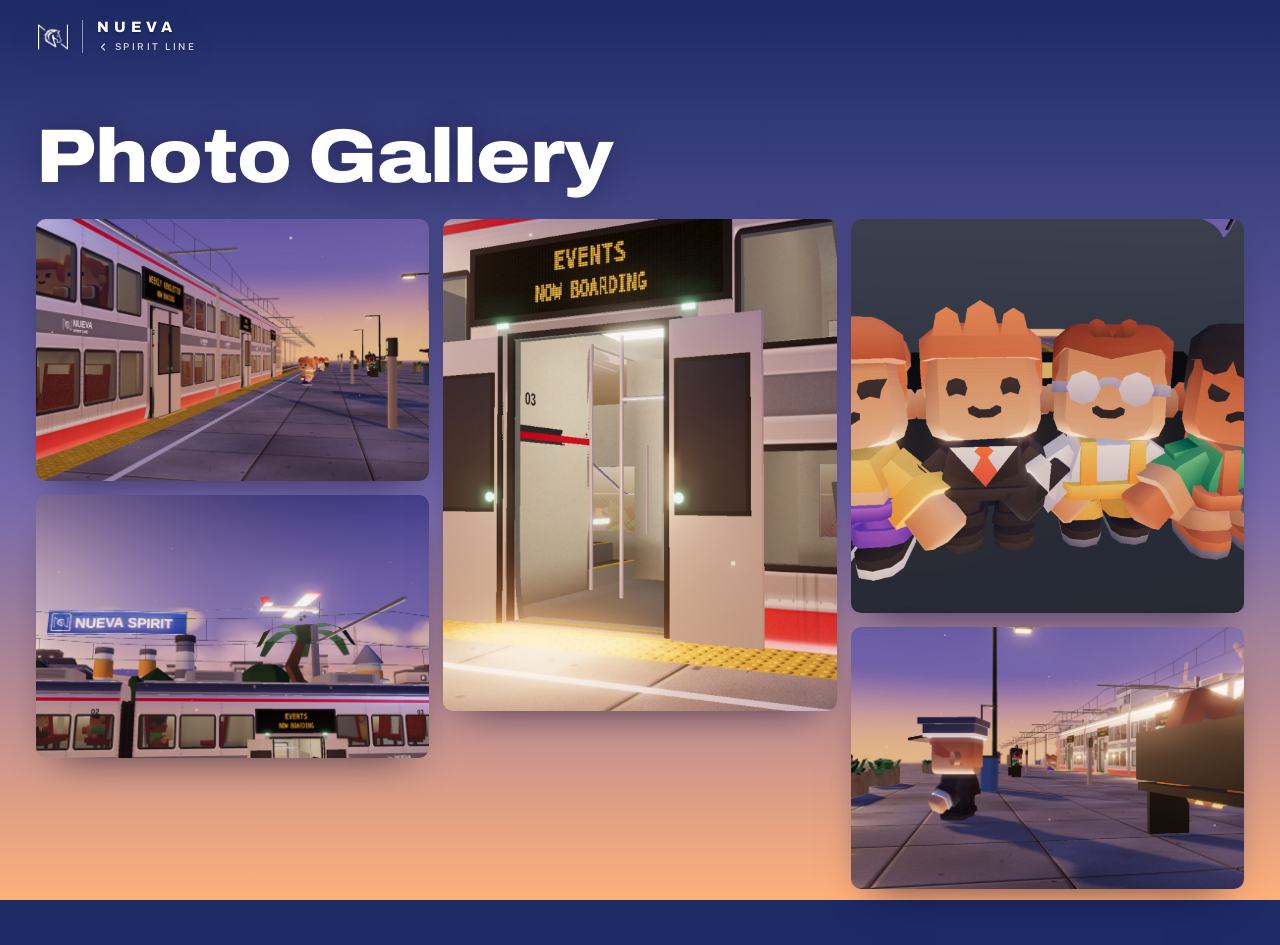
==== gallery/index.html @ d5fb7f17 "A photo gallery on car 1; the Weekly Newsletter and Events cars become scenes inside the train; the " ====
<!doctype html>
<html lang="en">
<head>
<meta charset="utf-8">
<meta name="viewport" content="width=device-width,initial-scale=1,viewport-fit=cover">
<title>Photo Gallery · Nueva Spirit</title>
<meta name="description" content="Photos from Nueva spirit events.">
<meta name="theme-color" content="#1c2a66">
<meta property="og:title" content="Photo Gallery · Nueva Spirit">
<meta property="og:description" content="Photos from Nueva spirit events.">
<meta property="og:image" content="/share.png">
<link rel="icon" type="image/png" href="/favicon-64.png">
<link rel="apple-touch-icon" href="/apple-touch-icon.png">
<link rel="preconnect" href="https://fonts.googleapis.com">
<link rel="preconnect" href="https://fonts.gstatic.com" crossorigin>
<link rel="stylesheet" href="https://fonts.googleapis.com/css2?family=Archivo:wdth,wght@62..125,400..900&family=Public+Sans:wght@400;500;600;700&display=swap">
<style>
/* The gallery car: the evening sky behind, the photos as prints on it, a lightbox to look through them.
   Same palette and signage as the platform; you arrive through the warm light of the train door. */
:root{
  --sky-top:#1c2a66; --sky-mid:#7468ab; --sky-low:#ffb07a;
  --paper:#f6f0e5; --ink:#16181f; --muted:#5b5e68; --red:#c9272c; --navy:#132047; --amber:#ffad1f;
  --display:'Archivo','Arial Narrow',system-ui,sans-serif;
  --body:'Public Sans',ui-sans-serif,system-ui,-apple-system,'Segoe UI',sans-serif;
  --ease:cubic-bezier(.16,1,.3,1);
  --logo:url("/assets/logo.png");
  --gut:clamp(16px,3vw,36px);
  color-scheme:light;
}
*{box-sizing:border-box}
html{background:var(--sky-top)}
body{margin:0;min-height:100vh;background:linear-gradient(180deg,var(--sky-top) 0%,var(--sky-mid) 55%,var(--sky-low) 100%) fixed;color:#fff;font-family:var(--body);font-size:16px;line-height:1.5;-webkit-font-smoothing:antialiased}
h1,p{margin:0}
button{font:inherit;color:inherit;background:none;border:0;padding:0;cursor:pointer}
:focus-visible{outline:3px solid var(--amber);outline-offset:3px;border-radius:6px}
.logo-img{display:block;background:currentColor;-webkit-mask:var(--logo) center/contain no-repeat;mask:var(--logo) center/contain no-repeat}
.sr-only{position:absolute;width:1px;height:1px;overflow:hidden;clip:rect(0 0 0 0);white-space:nowrap}

/* the warm light you came through the train door into */
#cover{position:fixed;inset:0;z-index:50;display:grid;place-items:center;background:radial-gradient(circle at 50% 50%,#fffaf0 0%,#ffe2b8 45%,#ffb07a 100%);transition:opacity .9s ease,visibility 0s linear .9s}
#cover.out{opacity:0;visibility:hidden;pointer-events:none}
#cover .logo-img{width:54px;height:54px;color:#a2471e}

/* the station sign, back to the platform */
.hud{display:flex;justify-content:space-between;align-items:flex-start;padding:calc(16px + env(safe-area-inset-top,0px)) var(--gut) 0}
.sign{display:flex;align-items:center;color:#fff;text-decoration:none;padding:4px 2px;filter:drop-shadow(0 1px 1px rgba(20,10,40,.4)) drop-shadow(0 4px 14px rgba(20,10,40,.35));transition:opacity .3s}
.sign:hover{opacity:.85}
.sign .in{display:flex;align-items:center;gap:14px}
.sign .logo-img{width:30px;height:30px;color:#fff}
.sign .in>span:last-child{display:flex;flex-direction:column;gap:6px;padding-left:14px;border-left:1px solid rgba(255,255,255,.5)}
.sign b{display:block;white-space:nowrap;font-family:var(--display);font-weight:800;font-size:15px;line-height:1;letter-spacing:.34em;text-transform:uppercase}
.sign .sub{display:flex;align-items:center;gap:6px;white-space:nowrap;font-size:9.5px;font-weight:600;letter-spacing:.26em;text-transform:uppercase;color:rgba(255,255,255,.8);line-height:1}
.sign .sub svg{width:12px;height:12px}

/* heading and album filters */
header.top{padding:clamp(28px,6vw,64px) var(--gut) 0;max-width:1480px;margin:0 auto}
h1{font-family:var(--display);font-weight:850;font-stretch:112%;font-size:clamp(38px,7vw,76px);line-height:.95;letter-spacing:-.01em;text-shadow:0 2px 30px rgba(20,10,40,.35)}
.albums{display:flex;flex-wrap:wrap;gap:8px;margin-top:22px}
.albums[hidden]{display:none}
.chip{padding:8px 15px;border-radius:999px;font-size:12px;font-weight:700;letter-spacing:.06em;text-transform:uppercase;color:#fff;background:rgba(255,255,255,.14);box-shadow:inset 0 0 0 1px rgba(255,255,255,.28);transition:background-color .25s,color .25s}
.chip:hover{background:rgba(255,255,255,.24)}
.chip[aria-pressed="true"]{background:#fff;color:var(--ink);box-shadow:0 8px 22px -12px rgba(20,10,40,.6)}
.chip i{font-style:normal;opacity:.55;margin-left:6px}

/* the photos: a masonry of prints */
main{max-width:1480px;margin:0 auto;padding:26px var(--gut) calc(56px + env(safe-area-inset-bottom,0px))}
.grid{columns:3 300px;column-gap:14px}
.ph{display:block;width:100%;margin:0 0 14px;break-inside:avoid;position:relative;border-radius:10px;overflow:hidden;background:rgba(255,255,255,.12);box-shadow:0 18px 40px -22px rgba(15,8,35,.75);opacity:0;transform:translateY(14px);transition:opacity .7s ease,transform .9s var(--ease)}
.ph.in{opacity:1;transform:none}
.ph[hidden]{display:none}
.ph img{display:block;width:100%;height:auto;transition:transform .8s var(--ease)}
.ph:hover img{transform:scale(1.03)}
.ph .cap{position:absolute;left:0;right:0;bottom:0;padding:34px 14px 12px;text-align:left;font-size:13px;font-weight:600;line-height:1.35;background:linear-gradient(180deg,transparent,rgba(12,10,26,.72));opacity:0;transform:translateY(6px);transition:opacity .35s ease,transform .5s var(--ease)}
.ph:hover .cap,.ph:focus-visible .cap{opacity:1;transform:none}
.empty{padding:60px 0;text-align:center;color:rgba(255,255,255,.8);font-weight:600}
@media (max-width:640px){
  .sign b{font-size:13px;letter-spacing:.28em}.sign .logo-img{width:26px;height:26px}.sign .in{gap:11px}.sign .in>span:last-child{padding-left:11px}
  .grid{columns:2;column-gap:8px}.ph{margin-bottom:8px;border-radius:8px}.ph .cap{display:none}
}

/* the lightbox */
.lb{position:fixed;inset:0;z-index:40;display:grid;grid-template-rows:1fr auto;background:rgba(9,8,22,.94);opacity:0;visibility:hidden;transition:opacity .35s ease,visibility 0s linear .35s;touch-action:none}
.lb.open{opacity:1;visibility:visible;transition:opacity .35s ease}
.lb-stage{position:relative;min-height:0;display:grid;place-items:center;overflow:hidden;padding:calc(58px + env(safe-area-inset-top,0px)) 76px 8px}
.lb-img{max-width:100%;max-height:calc(100vh - 150px - env(safe-area-inset-top,0px) - env(safe-area-inset-bottom,0px));max-height:calc(100dvh - 150px - env(safe-area-inset-top,0px) - env(safe-area-inset-bottom,0px));width:auto;height:auto;border-radius:6px;box-shadow:0 30px 80px -30px #000;transform-origin:0 0;user-select:none;-webkit-user-drag:none}
.lb-foot{display:flex;align-items:baseline;justify-content:center;gap:16px;padding:12px var(--gut) calc(18px + env(safe-area-inset-bottom,0px));text-align:center}
.lb-cap{font-size:15px;font-weight:600}
.lb-meta{font-size:11px;font-weight:700;letter-spacing:.16em;text-transform:uppercase;color:rgba(255,255,255,.6);white-space:nowrap}
.lb-btn{position:absolute;display:grid;place-items:center;width:46px;height:46px;border-radius:50%;background:rgba(255,255,255,.12);color:#fff;transition:background-color .25s}
.lb-btn:hover{background:rgba(255,255,255,.24)}
.lb-btn svg{width:20px;height:20px}
.lb-close{top:calc(12px + env(safe-area-inset-top,0px));right:var(--gut)}
.lb-prev{left:16px;top:50%;margin-top:-23px}
.lb-next{right:16px;top:50%;margin-top:-23px}
.lb-btn[disabled]{opacity:0;pointer-events:none}
@media (max-width:640px){
  .lb-stage{padding:calc(64px + env(safe-area-inset-top,0px)) 10px 6px}
  .lb-img{max-height:calc(100vh - 200px);max-height:calc(100dvh - 200px - env(safe-area-inset-top,0px) - env(safe-area-inset-bottom,0px))}
  .lb-prev,.lb-next{display:none}
  .lb-foot{flex-direction:column;align-items:center;gap:4px}
}
@media (prefers-reduced-motion:reduce){.ph,.ph img,.lb,.lb-img{transition:none!important}}
</style>
</head>
<body>
<div id="cover" aria-hidden="true"><span class="logo-img"></span></div>
<div class="hud">
  <a class="sign" href="/" aria-label="Back to the platform"><span class="in"><span class="logo-img" aria-hidden="true"></span><span><b>Nueva</b><span class="sub"><svg viewBox="0 0 24 24" fill="none" stroke="currentColor" stroke-width="2.6" stroke-linecap="round" stroke-linejoin="round" aria-hidden="true"><path d="M15 6l-6 6 6 6"/></svg>Spirit Line</span></span></span></a>
</div>
<header class="top">
  <h1>Photo Gallery</h1>
  <div class="albums" id="albums" role="group" aria-label="Albums" hidden></div>
</header>
<main>
  <div class="grid" id="grid"></div>
  <p class="empty" id="empty" hidden>No photos yet.</p>
</main>
<div class="lb" id="lb" role="dialog" aria-modal="true" aria-label="Photo" aria-hidden="true">
  <div class="lb-stage" id="lb-stage">
    <img class="lb-img" id="lb-img" alt="">
    <button class="lb-btn lb-prev" id="lb-prev" type="button" aria-label="Previous photo"><svg viewBox="0 0 24 24" fill="none" stroke="currentColor" stroke-width="2.4" stroke-linecap="round" stroke-linejoin="round"><path d="M15 6l-6 6 6 6"/></svg></button>
    <button class="lb-btn lb-next" id="lb-next" type="button" aria-label="Next photo"><svg viewBox="0 0 24 24" fill="none" stroke="currentColor" stroke-width="2.4" stroke-linecap="round" stroke-linejoin="round"><path d="M9 6l6 6-6 6"/></svg></button>
  </div>
  <button class="lb-btn lb-close" id="lb-close" type="button" aria-label="Close"><svg viewBox="0 0 24 24" fill="none" stroke="currentColor" stroke-width="2.4" stroke-linecap="round"><path d="M6 6l12 12M18 6L6 18"/></svg></button>
  <div class="lb-foot"><p class="lb-cap" id="lb-cap"></p><p class="lb-meta" id="lb-meta"></p></div>
</div>
<script type="module" src="/gallery/js/app.js"></script>
</body>
</html>
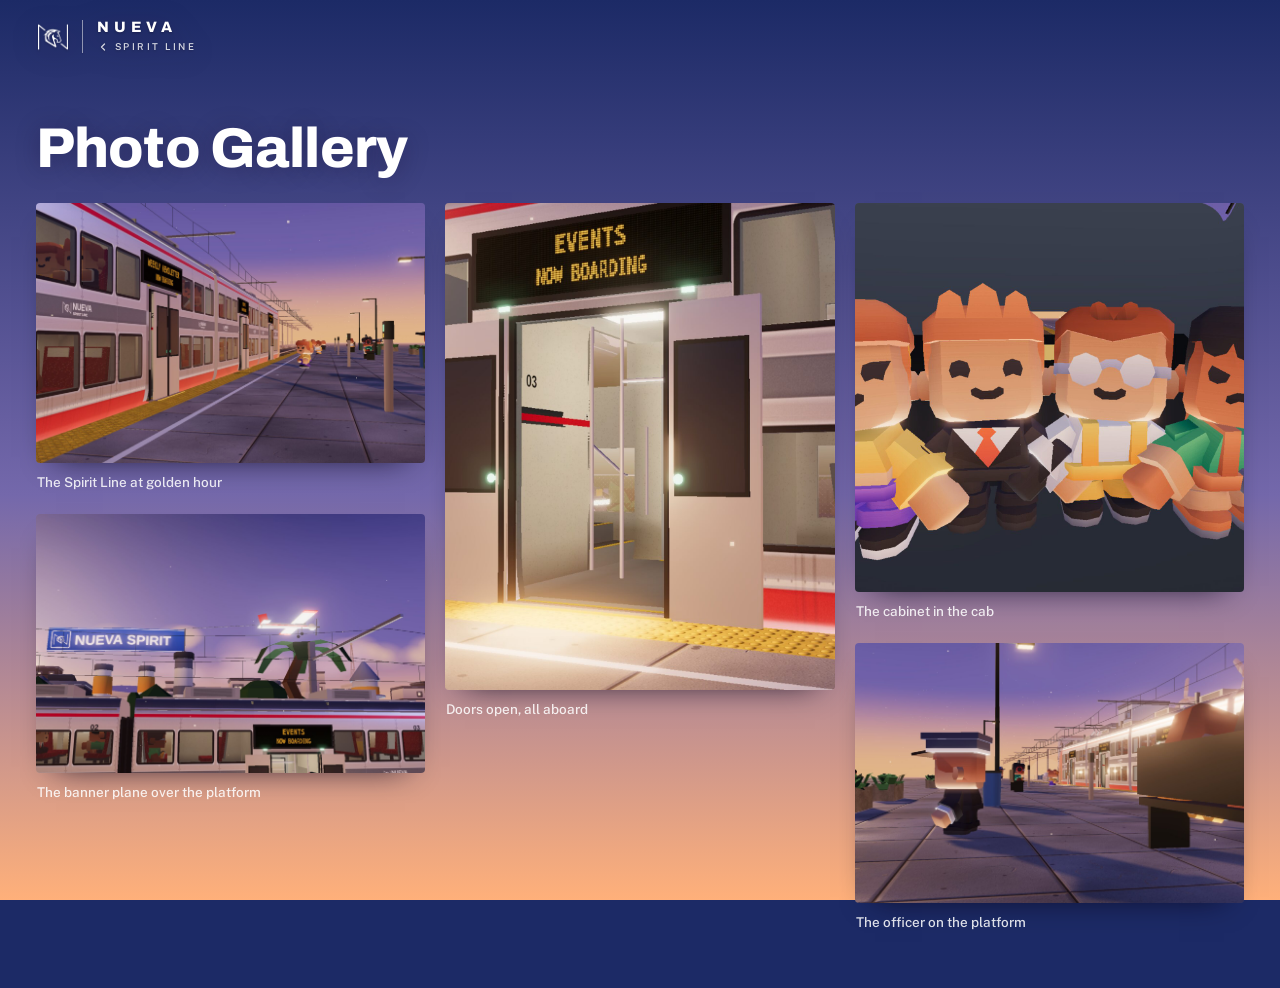
==== commit f96b4671: "Visits redesigned: a real newspaper, a train passenger display, a staged cab, a calmer gallery Weekl" ====
--- a/gallery/index.html
+++ b/gallery/index.html
@@ -14,6 +14,7 @@
 <link rel="preconnect" href="https://fonts.googleapis.com">
 <link rel="preconnect" href="https://fonts.gstatic.com" crossorigin>
 <link rel="stylesheet" href="https://fonts.googleapis.com/css2?family=Archivo:wdth,wght@62..125,400..900&family=Public+Sans:wght@400;500;600;700&display=swap">
+<link rel="stylesheet" href="/gallery/gallery.css">
 <style>
 /* The gallery car: the evening sky behind, the photos as prints on it, a lightbox to look through them.
    Same palette and signage as the platform; you arrive through the warm light of the train door. */
@@ -54,52 +55,11 @@
 
 /* heading and album filters */
 header.top{padding:clamp(28px,6vw,64px) var(--gut) 0;max-width:1480px;margin:0 auto}
-h1{font-family:var(--display);font-weight:850;font-stretch:112%;font-size:clamp(38px,7vw,76px);line-height:.95;letter-spacing:-.01em;text-shadow:0 2px 30px rgba(20,10,40,.35)}
-.albums{display:flex;flex-wrap:wrap;gap:8px;margin-top:22px}
-.albums[hidden]{display:none}
-.chip{padding:8px 15px;border-radius:999px;font-size:12px;font-weight:700;letter-spacing:.06em;text-transform:uppercase;color:#fff;background:rgba(255,255,255,.14);box-shadow:inset 0 0 0 1px rgba(255,255,255,.28);transition:background-color .25s,color .25s}
-.chip:hover{background:rgba(255,255,255,.24)}
-.chip[aria-pressed="true"]{background:#fff;color:var(--ink);box-shadow:0 8px 22px -12px rgba(20,10,40,.6)}
-.chip i{font-style:normal;opacity:.55;margin-left:6px}
-
-/* the photos: a masonry of prints */
-main{max-width:1480px;margin:0 auto;padding:26px var(--gut) calc(56px + env(safe-area-inset-bottom,0px))}
-.grid{columns:3 300px;column-gap:14px}
-.ph{display:block;width:100%;margin:0 0 14px;break-inside:avoid;position:relative;border-radius:10px;overflow:hidden;background:rgba(255,255,255,.12);box-shadow:0 18px 40px -22px rgba(15,8,35,.75);opacity:0;transform:translateY(14px);transition:opacity .7s ease,transform .9s var(--ease)}
-.ph.in{opacity:1;transform:none}
-.ph[hidden]{display:none}
-.ph img{display:block;width:100%;height:auto;transition:transform .8s var(--ease)}
-.ph:hover img{transform:scale(1.03)}
-.ph .cap{position:absolute;left:0;right:0;bottom:0;padding:34px 14px 12px;text-align:left;font-size:13px;font-weight:600;line-height:1.35;background:linear-gradient(180deg,transparent,rgba(12,10,26,.72));opacity:0;transform:translateY(6px);transition:opacity .35s ease,transform .5s var(--ease)}
-.ph:hover .cap,.ph:focus-visible .cap{opacity:1;transform:none}
-.empty{padding:60px 0;text-align:center;color:rgba(255,255,255,.8);font-weight:600}
+h1{font-family:var(--display);font-weight:800;font-size:clamp(32px,5vw,56px);line-height:1;letter-spacing:-.015em;text-shadow:0 2px 24px rgba(20,10,40,.3)}
+main{max-width:1480px;margin:0 auto;padding:26px var(--gut,clamp(16px,3vw,36px)) calc(56px + env(safe-area-inset-bottom,0px))}
 @media (max-width:640px){
   .sign b{font-size:13px;letter-spacing:.28em}.sign .logo-img{width:26px;height:26px}.sign .in{gap:11px}.sign .in>span:last-child{padding-left:11px}
-  .grid{columns:2;column-gap:8px}.ph{margin-bottom:8px;border-radius:8px}.ph .cap{display:none}
 }
-
-/* the lightbox */
-.lb{position:fixed;inset:0;z-index:40;display:grid;grid-template-rows:1fr auto;background:rgba(9,8,22,.94);opacity:0;visibility:hidden;transition:opacity .35s ease,visibility 0s linear .35s;touch-action:none}
-.lb.open{opacity:1;visibility:visible;transition:opacity .35s ease}
-.lb-stage{position:relative;min-height:0;display:grid;place-items:center;overflow:hidden;padding:calc(58px + env(safe-area-inset-top,0px)) 76px 8px}
-.lb-img{max-width:100%;max-height:calc(100vh - 150px - env(safe-area-inset-top,0px) - env(safe-area-inset-bottom,0px));max-height:calc(100dvh - 150px - env(safe-area-inset-top,0px) - env(safe-area-inset-bottom,0px));width:auto;height:auto;border-radius:6px;box-shadow:0 30px 80px -30px #000;transform-origin:0 0;user-select:none;-webkit-user-drag:none}
-.lb-foot{display:flex;align-items:baseline;justify-content:center;gap:16px;padding:12px var(--gut) calc(18px + env(safe-area-inset-bottom,0px));text-align:center}
-.lb-cap{font-size:15px;font-weight:600}
-.lb-meta{font-size:11px;font-weight:700;letter-spacing:.16em;text-transform:uppercase;color:rgba(255,255,255,.6);white-space:nowrap}
-.lb-btn{position:absolute;display:grid;place-items:center;width:46px;height:46px;border-radius:50%;background:rgba(255,255,255,.12);color:#fff;transition:background-color .25s}
-.lb-btn:hover{background:rgba(255,255,255,.24)}
-.lb-btn svg{width:20px;height:20px}
-.lb-close{top:calc(12px + env(safe-area-inset-top,0px));right:var(--gut)}
-.lb-prev{left:16px;top:50%;margin-top:-23px}
-.lb-next{right:16px;top:50%;margin-top:-23px}
-.lb-btn[disabled]{opacity:0;pointer-events:none}
-@media (max-width:640px){
-  .lb-stage{padding:calc(64px + env(safe-area-inset-top,0px)) 10px 6px}
-  .lb-img{max-height:calc(100vh - 200px);max-height:calc(100dvh - 200px - env(safe-area-inset-top,0px) - env(safe-area-inset-bottom,0px))}
-  .lb-prev,.lb-next{display:none}
-  .lb-foot{flex-direction:column;align-items:center;gap:4px}
-}
-@media (prefers-reduced-motion:reduce){.ph,.ph img,.lb,.lb-img{transition:none!important}}
 </style>
 </head>
 <body>
--- a/gallery/gallery.css
+++ b/gallery/gallery.css
@@ -0,0 +1,44 @@
+/* The gallery's parts, shared by /gallery/ and the platform's #gallery: album chips, the masonry of prints, the lightbox. */
+.albums{display:flex;flex-wrap:wrap;gap:8px;margin-top:22px}
+.albums[hidden]{display:none}
+.chip{padding:7px 13px;border-radius:4px;font-family:var(--display,inherit);font-size:12px;font-weight:700;letter-spacing:.08em;text-transform:uppercase;color:#fff;background:rgba(255,255,255,.14);box-shadow:inset 0 0 0 1px rgba(255,255,255,.28);transition:background-color .25s,color .25s}
+.chip:hover{background:rgba(255,255,255,.24)}
+.chip[aria-pressed="true"]{background:#fff;color:var(--ink);box-shadow:0 8px 22px -12px rgba(20,10,40,.6)}
+.chip i{font-style:normal;opacity:.55;margin-left:6px}
+
+/* the photos: a masonry, each with its caption underneath */
+.grid{columns:3 300px;column-gap:20px}
+.ph{display:block;width:100%;margin:0 0 22px;break-inside:avoid;text-align:left;opacity:0;transform:translateY(14px);transition:opacity .7s ease,transform .9s var(--ease,cubic-bezier(.16,1,.3,1))}
+.ph.in{opacity:1;transform:none}
+.ph[hidden]{display:none}
+.ph .frame{display:block;overflow:hidden;border-radius:4px;background:rgba(255,255,255,.08);box-shadow:0 14px 30px -20px rgba(8,6,24,.9)}
+.ph img{display:block;width:100%;height:auto;transition:transform .8s var(--ease,cubic-bezier(.16,1,.3,1)),filter .4s ease}
+.ph:hover img{transform:scale(1.02);filter:brightness(1.06)}
+.ph .cap{display:block;padding:10px 1px 0;font-size:13.5px;font-weight:500;line-height:1.4;color:rgba(255,255,255,.86)}
+.empty{padding:60px 0;text-align:center;color:rgba(255,255,255,.8);font-weight:600}
+@media (max-width:640px){
+  .grid{columns:2;column-gap:10px}.ph{margin-bottom:14px}.ph .cap{padding-top:7px;font-size:12px;line-height:1.35}
+}
+
+/* the lightbox */
+.lb{position:fixed;inset:0;z-index:40;color:#fff;display:grid;grid-template-rows:1fr auto;background:rgba(9,8,22,.94);opacity:0;visibility:hidden;transition:opacity .35s ease,visibility 0s linear .35s;touch-action:none}
+.lb.open{opacity:1;visibility:visible;transition:opacity .35s ease}
+.lb-stage{position:relative;min-height:0;display:grid;place-items:center;overflow:hidden;padding:calc(58px + env(safe-area-inset-top,0px)) 76px 8px}
+.lb-img{max-width:100%;max-height:calc(100vh - 150px - env(safe-area-inset-top,0px) - env(safe-area-inset-bottom,0px));max-height:calc(100dvh - 150px - env(safe-area-inset-top,0px) - env(safe-area-inset-bottom,0px));width:auto;height:auto;border-radius:6px;box-shadow:0 30px 80px -30px #000;transform-origin:0 0;user-select:none;-webkit-user-drag:none}
+.lb-foot{display:flex;align-items:baseline;justify-content:center;gap:16px;padding:12px var(--gut,clamp(16px,3vw,36px)) calc(18px + env(safe-area-inset-bottom,0px));text-align:center}
+.lb-cap{font-size:15px;font-weight:600}
+.lb-meta{font-size:11px;font-weight:700;letter-spacing:.16em;text-transform:uppercase;color:rgba(255,255,255,.6);white-space:nowrap}
+.lb-btn{position:absolute;display:grid;place-items:center;width:44px;height:44px;border-radius:6px;background:rgba(255,255,255,.12);color:#fff;transition:background-color .25s}
+.lb-btn:hover{background:rgba(255,255,255,.24)}
+.lb-btn svg{width:20px;height:20px}
+.lb-close{top:calc(12px + env(safe-area-inset-top,0px));right:var(--gut,clamp(16px,3vw,36px))}
+.lb-prev{left:16px;top:50%;margin-top:-23px}
+.lb-next{right:16px;top:50%;margin-top:-23px}
+.lb-btn[disabled]{opacity:0;pointer-events:none}
+@media (max-width:640px){
+  .lb-stage{padding:calc(64px + env(safe-area-inset-top,0px)) 10px 6px}
+  .lb-img{max-height:calc(100vh - 200px);max-height:calc(100dvh - 200px - env(safe-area-inset-top,0px) - env(safe-area-inset-bottom,0px))}
+  .lb-prev,.lb-next{display:none}
+  .lb-foot{flex-direction:column;align-items:center;gap:4px}
+}
+@media (prefers-reduced-motion:reduce){.ph,.ph img,.lb,.lb-img{transition:none!important}}
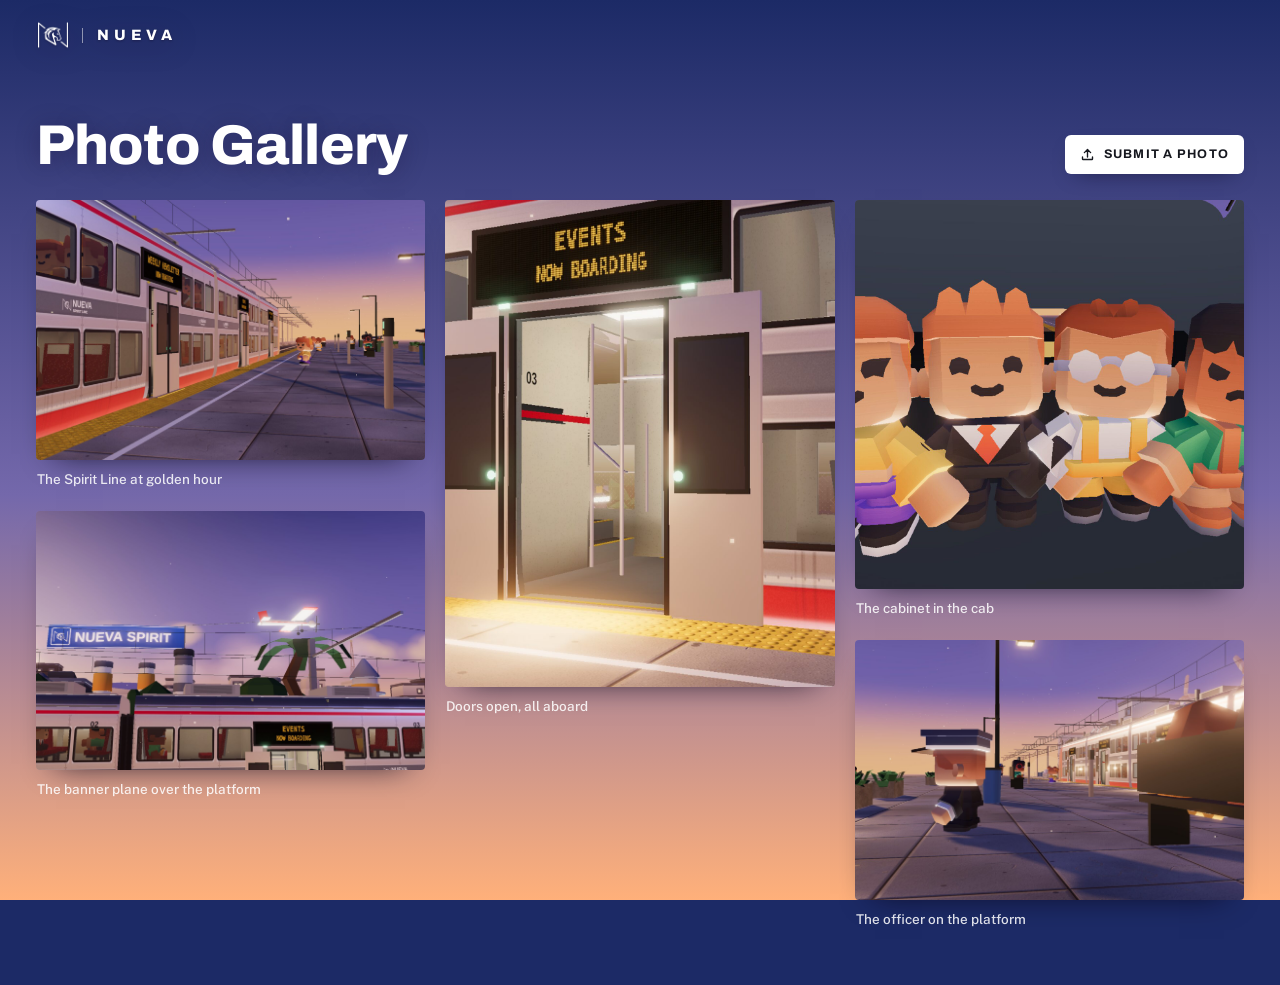
==== commit 4d7936a9: "Events ride on the screen, photo submissions with review, and the Spirit Co-Leads in the cab Events " ====
--- a/gallery/index.html
+++ b/gallery/index.html
@@ -68,7 +68,7 @@
   <a class="sign" href="/" aria-label="Back to the platform"><span class="in"><span class="logo-img" aria-hidden="true"></span><span><b>Nueva</b><span class="sub"><svg viewBox="0 0 24 24" fill="none" stroke="currentColor" stroke-width="2.6" stroke-linecap="round" stroke-linejoin="round" aria-hidden="true"><path d="M15 6l-6 6 6 6"/></svg>Spirit Line</span></span></span></a>
 </div>
 <header class="top">
-  <h1>Photo Gallery</h1>
+  <h1>Photo Gallery</h1><button class="gal-submit" id="gal-submit" type="button"><svg viewBox="0 0 24 24" fill="none" stroke="currentColor" stroke-width="2.2" stroke-linecap="round" stroke-linejoin="round" aria-hidden="true"><path d="M12 16V4M7 9l5-5 5 5M4 16v3a1 1 0 0 0 1 1h14a1 1 0 0 0 1-1v-3"/></svg>Submit a photo</button>
   <div class="albums" id="albums" role="group" aria-label="Albums" hidden></div>
 </header>
 <main>
--- a/gallery/gallery.css
+++ b/gallery/gallery.css
@@ -42,3 +42,45 @@
   .lb-foot{flex-direction:column;align-items:center;gap:4px}
 }
 @media (prefers-reduced-motion:reduce){.ph,.ph img,.lb,.lb-img{transition:none!important}}
+
+/* the heading row: the title, "Submit a photo" on the right, the album chips under them */
+.gal-head,header.top{display:flex;flex-wrap:wrap;align-items:flex-end;justify-content:space-between;gap:14px 20px}
+.gal-head .albums,header.top .albums{flex-basis:100%;margin-top:4px}
+.gal-submit{display:inline-flex;align-items:center;gap:9px;padding:10px 15px;border-radius:var(--r,6px);background:#fff;color:var(--ink,#16181f);font-family:var(--display,inherit);font-size:12.5px;font-weight:700;letter-spacing:.1em;text-transform:uppercase;white-space:nowrap;box-shadow:0 8px 22px -12px rgba(10,8,30,.7);transition:background-color .2s}
+.gal-submit:hover{background:#f1ece2}
+.gal-submit svg{width:15px;height:15px}
+
+/* the submission form */
+.sub{position:fixed;inset:0;z-index:45;display:grid;place-items:center;padding:16px;background:rgba(9,8,22,.66);opacity:0;visibility:hidden;transition:opacity .3s ease,visibility 0s linear .3s}
+.sub.open{opacity:1;visibility:visible;transition:opacity .3s ease}
+.sub-card{width:min(480px,100%);max-height:calc(100dvh - 32px);overflow-y:auto;background:#fff;color:var(--ink,#16181f);border-radius:var(--r,6px);box-shadow:0 30px 70px -30px rgba(0,0,0,.8),inset 0 4px 0 var(--red,#c9272c);padding:26px 24px 22px;text-align:left;transform:translateY(12px);transition:transform .45s var(--ease,cubic-bezier(.16,1,.3,1))}
+.sub.open .sub-card{transform:none}
+.sub h2{margin:0;font-family:var(--display,inherit);font-size:22px;font-weight:800;letter-spacing:-.01em}
+.sub-note{margin:6px 0 18px;font-size:14px;line-height:1.45;color:#5b5e68}
+.sub-drop{position:relative;display:grid;place-items:center;min-height:150px;margin-bottom:16px;border:1.5px dashed #c9c3b8;border-radius:4px;background:#faf7f2;cursor:pointer;overflow:hidden;transition:border-color .2s,background-color .2s}
+.sub-drop:hover{border-color:#a49d90;background:#f5f1ea}
+.sub-drop input{position:absolute;inset:0;opacity:0;cursor:pointer}
+.sub-pick{display:inline-flex;align-items:center;gap:9px;font-family:var(--display,inherit);font-size:12.5px;font-weight:700;letter-spacing:.1em;text-transform:uppercase;color:#3a3d46;pointer-events:none}
+.sub-pick svg{width:18px;height:18px}
+.sub-drop img{display:none;max-width:100%;max-height:240px;pointer-events:none}
+.sub-drop.has{border-style:solid;border-color:#e2ddd3;background:#1b1a22}
+.sub-drop.has .sub-pick{display:none}.sub-drop.has img{display:block}
+.sub-drop:focus-within{outline:2px solid var(--amber,#ffad1f);outline-offset:2px}
+.sub-field{display:block;margin-bottom:12px}
+.sub-field>span{display:block;margin-bottom:5px;font-family:var(--display,inherit);font-size:11px;font-weight:700;letter-spacing:.12em;text-transform:uppercase;color:#5b5e68}
+.sub-field i{font-style:normal;font-weight:600;letter-spacing:.06em;text-transform:none;color:#8b8d95;margin-left:4px}
+.sub-field input{width:100%;box-sizing:border-box;padding:10px 11px;border:1px solid #d6d0c4;border-radius:4px;background:#fff;color:inherit;font:inherit;font-size:15px;transition:border-color .2s}
+.sub-field input:focus{outline:none;border-color:#16181f}
+.sub-row{display:grid;grid-template-columns:1fr 1fr;gap:12px}
+.sub-check{display:flex;gap:10px;align-items:flex-start;margin:4px 0 6px;font-size:13px;line-height:1.45;color:#3a3d46;cursor:pointer}
+.sub-check input{flex:none;width:17px;height:17px;margin:1px 0 0;accent-color:var(--red,#c9272c)}
+.sub-msg{min-height:20px;margin:8px 0 0;font-size:13.5px;font-weight:600;color:#b3252a}
+.sub-btns{display:flex;justify-content:flex-end;gap:10px;margin-top:10px}
+.sub-btn{padding:11px 18px;border-radius:var(--r,6px);background:#fff;color:var(--ink,#16181f);box-shadow:inset 0 0 0 1px #d6d0c4;font-family:var(--display,inherit);font-size:12.5px;font-weight:700;letter-spacing:.1em;text-transform:uppercase;transition:background-color .2s,opacity .2s}
+.sub-btn:hover{background:#f4f0e8}
+.sub-btn.primary{background:var(--red,#c9272c);color:#fff;box-shadow:none}.sub-btn.primary:hover{background:#a81f24}
+.sub.busy .sub-btn.primary{opacity:.6;pointer-events:none}
+.sub-done{display:none}
+.sub.sent .sub-body{display:none}.sub.sent .sub-done{display:block}
+@media (max-width:480px){.sub-row{grid-template-columns:1fr;gap:0}.sub-card{padding:22px 18px 18px}}
+@media (prefers-reduced-motion:reduce){.sub,.sub-card{transition:none!important}}
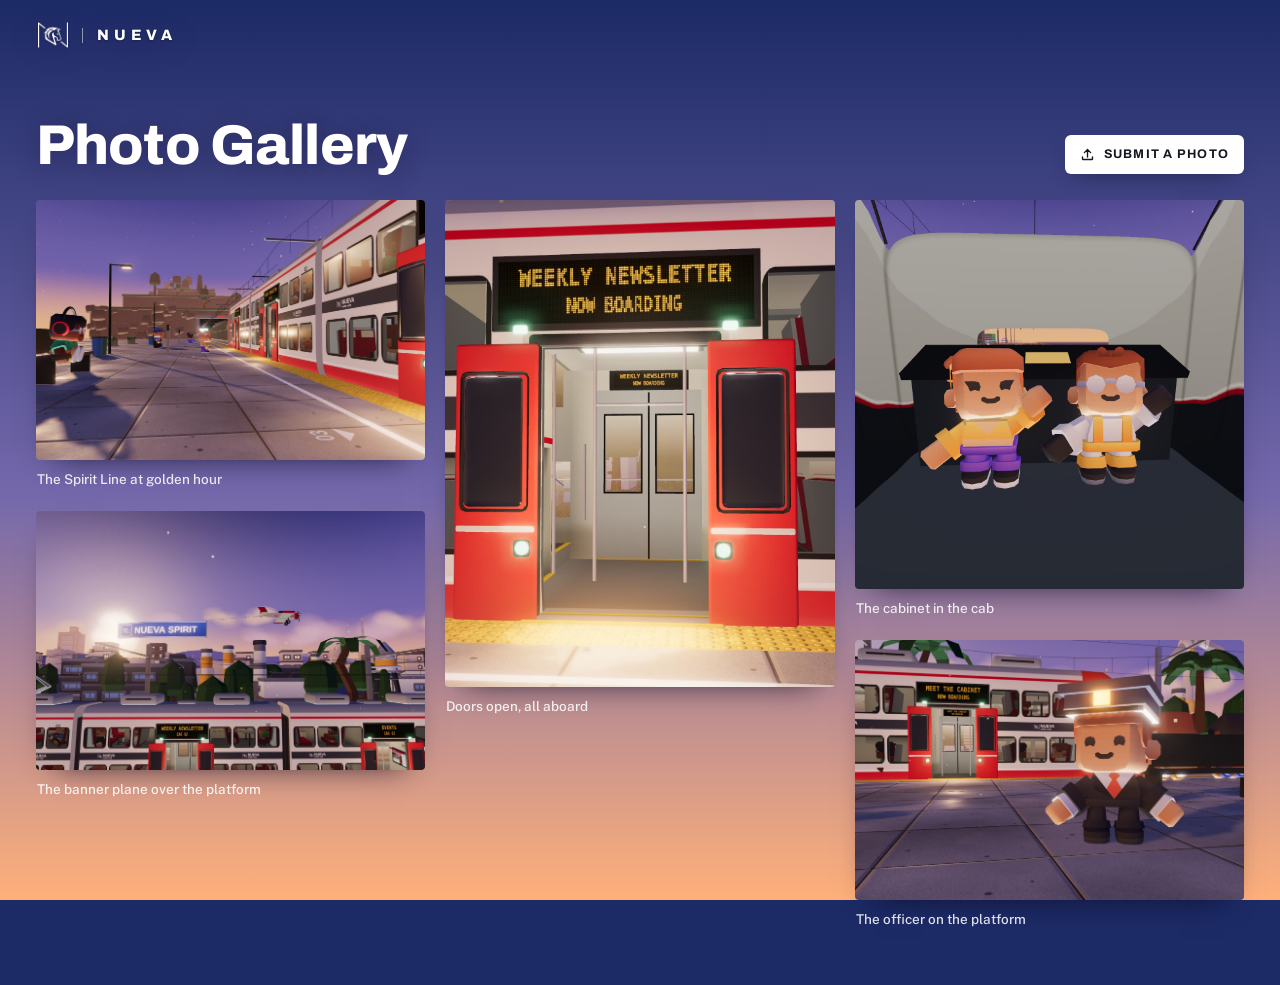
==== commit 42ac2992: "Site-wide audit: faster loading, a sturdier photo Worker, fresh renders - Loading: only the half of " ====
--- a/gallery/index.html
+++ b/gallery/index.html
@@ -8,12 +8,13 @@
 <meta name="theme-color" content="#1c2a66">
 <meta property="og:title" content="Photo Gallery · Nueva Spirit">
 <meta property="og:description" content="Photos from Nueva spirit events.">
-<meta property="og:image" content="/share.png">
+<meta property="og:image" content="https://spirit.ivancui211.workers.dev/share.jpg"><meta property="og:image:width" content="1200"><meta property="og:image:height" content="630">
+<meta name="twitter:card" content="summary_large_image">
 <link rel="icon" type="image/png" href="/favicon-64.png">
 <link rel="apple-touch-icon" href="/apple-touch-icon.png">
 <link rel="preconnect" href="https://fonts.googleapis.com">
 <link rel="preconnect" href="https://fonts.gstatic.com" crossorigin>
-<link rel="stylesheet" href="https://fonts.googleapis.com/css2?family=Archivo:wdth,wght@62..125,400..900&family=Public+Sans:wght@400;500;600;700&display=swap">
+<link rel="stylesheet" href="https://fonts.googleapis.com/css2?family=Archivo:wdth,wght@100..125,400..900&family=Public+Sans:wght@400;500;600;700&display=swap">
 <link rel="stylesheet" href="/gallery/gallery.css">
 <style>
 /* The gallery car: the evening sky behind, the photos as prints on it, a lightbox to look through them.
